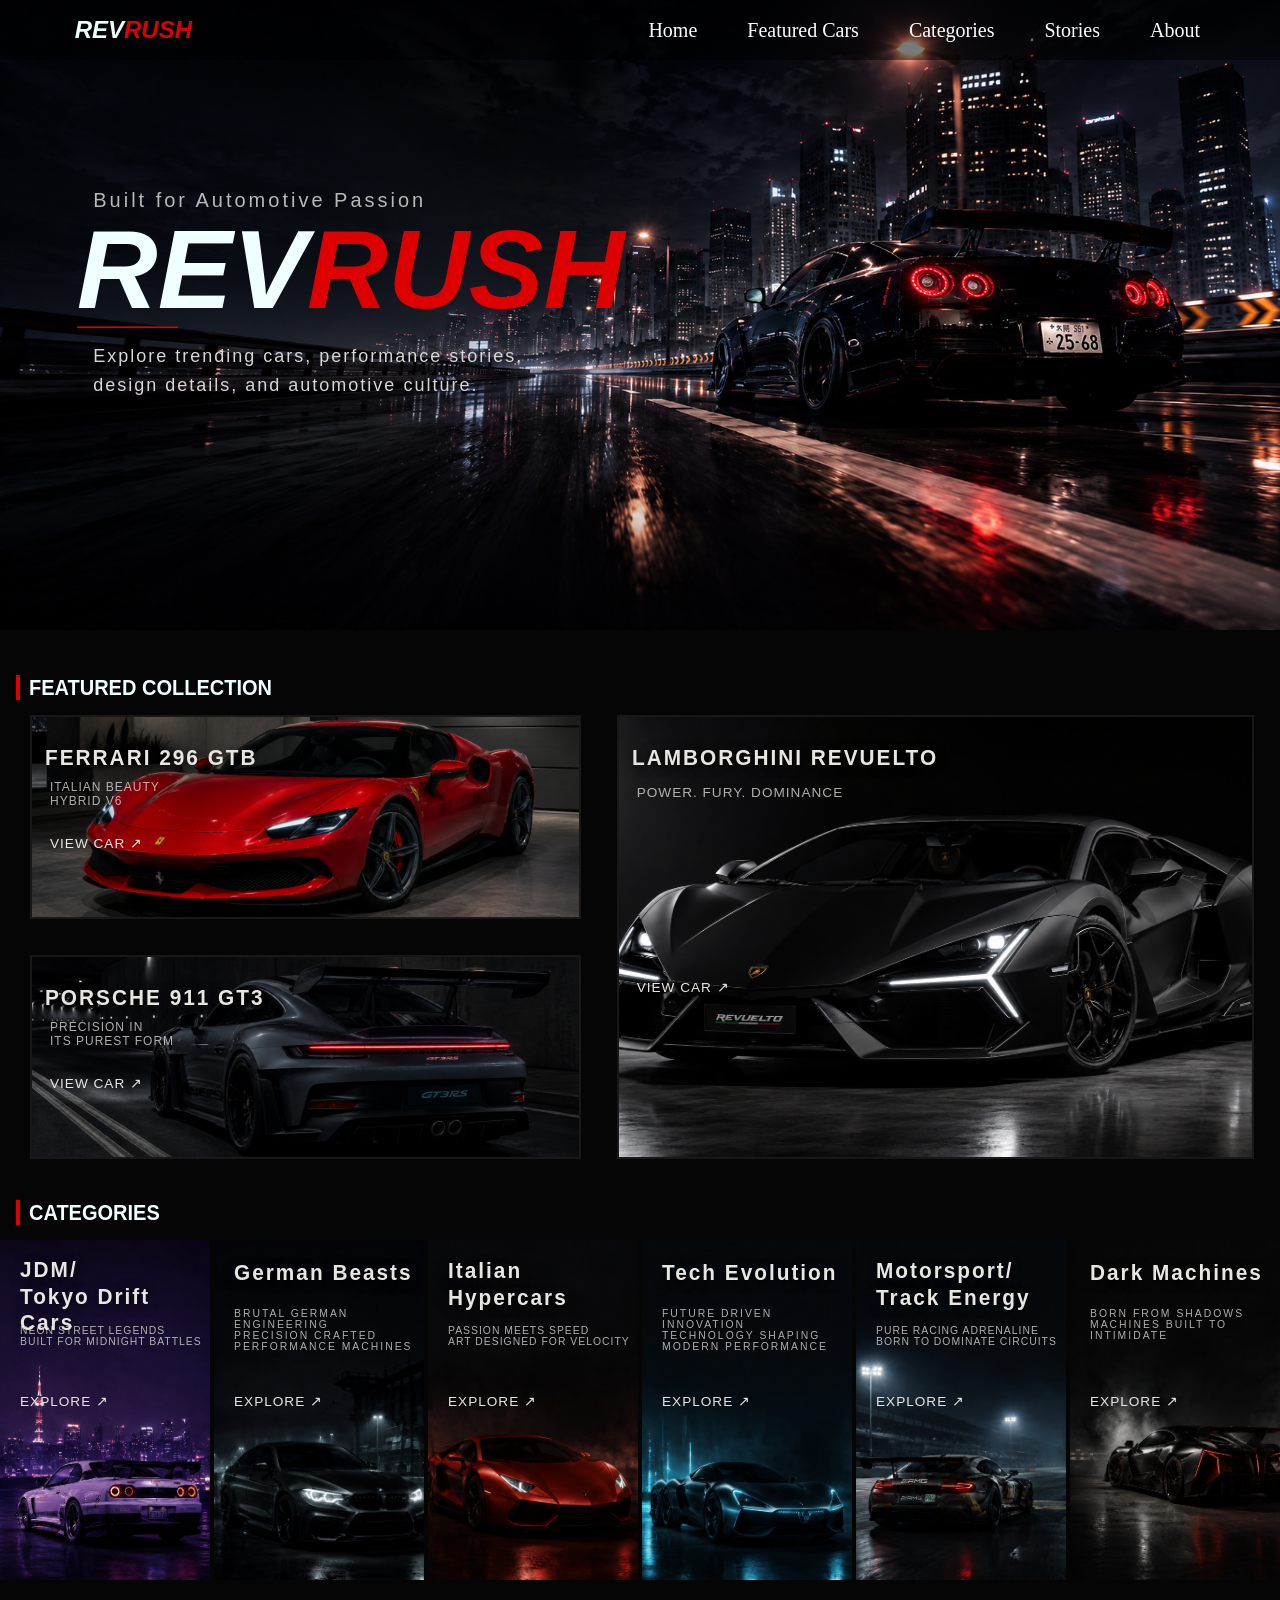
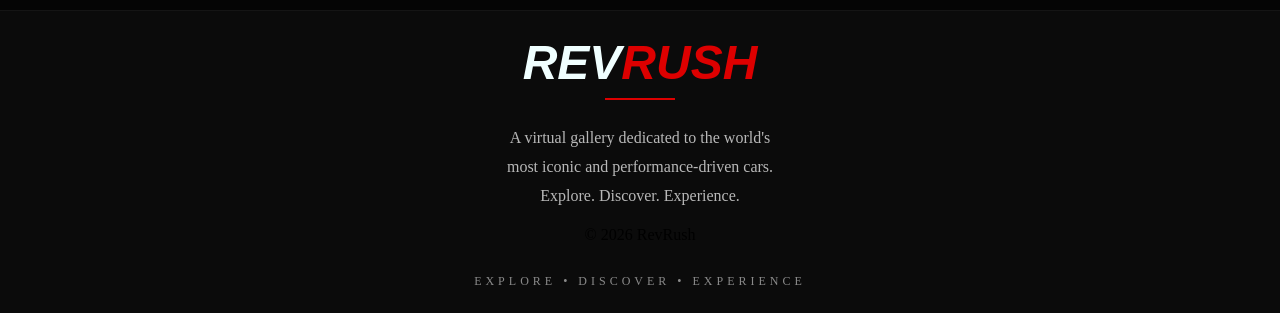
==== index.html @ 5f5c7c40 "Initial Commit" ====
<!DOCTYPE html>
<html lang="en">
    <head>
        <meta charset = "UTF-8">
        <meta name="robots" content="index, follow, max-image-preview:large">
        <link rel = "stylesheet" href = "./styles.css" />
        <link rel="stylesheet" href="https://cdnjs.cloudflare.com/ajax/libs/font-awesome/6.5.1/css/all.min.css">
    </head>
    <body>
        
<!--Home section-->
        <section id="home">
        <!--Navigation bar-->
            <nav class="navbar">
                    <div class="logo"> /*Logo*/
                        <p>
                            <span class="white">REV</span><span class="red">RUSH</span>
                        </p>  
                    </div>
                    /*Navigation items*/
                    <ul class="nav-links">
                        <li><a class="home" href="#home">Home</a></li>
                        <li><a class="featured" href="#featured">Featured Cars</a></li>
                        <li><a class="category" href="#categories">Categories</a></li>
                        <li><a class="stories" href="#stories">Stories</a></li>
                        <li><a class="about" href="#about">About</a></li>
                    </ul>
            </nav>
        <!--Home page main car image-->
                <img class = "car1" src = "car1-old-regenerated.png">
        <!--Bio and Subtitle-->
            <div class = "box1">
                <h3 class="bio">Built for Automotive Passion</h3>
                <h1>   
                    <span class="white">REV</span><span class="red">RUSH</span>
                </h1>
                <hr/>
                <p class = "bio2">Explore trending cars, performance stories,<br/>design details, and automotive culture.</p>
            </div>
        </section>

<!--Featured Section-->
        <section id="featured">
            <h2 class="subsection-featured">FEATURED COLLECTION</h2>
            <div class="featured-container">
            <!--Ferrari grid-->
                <div class="img2">
                    <img src="ferrari-gtb-featured-red-reseized-img2.png">
                    <div class="img2-name">FERRARI 296 GTB</div>
                    <div class="img2-specs">Italian beauty<br/>Hybrid v6</div>
                    <a href="ferrari-gtb.html" class="view-car">View car ↗</a>
                </div>
            <!--Porsche grid-->
                <div class="img3">
                    <img src="porsche-gt3-featured-grey-resized-img3.png">
                    <div class="img3-name">PORSCHE 911 GT3</div>
                    <div class="img3-specs">Precision In <br/>Its Purest Form</div>
                    <a href="prosche-gt3.html" class="view-car">View car ↗</a>
                </div>
            <!--Lamorghini grid-->
                <div class="img4">
                    <img src="Lamborghini Revuelto-original-black-featured.png">
                    <div class="img4-name">LAMBORGHINI REVUELTO</div>
                    <div class="img4-specs">Power. Fury. Dominance</div>
                    <a href="lamborghini.html" class="view-car">View car ↗</a>
                </div> 
            </div>
        </section>
        
<!--Categories Section-->
        <section id="categories">
            <h2 class="subsection-categories">CATEGORIES</h2>
            <div class="categories-container">
            <!--JDM/Tokyo Cars category-->
                <div class="img5">
                    <img src="img5.png">
                    <div class="category-title">JDM/ <br/>Tokyo Drift Cars</div>
                    <div class="img5-specs">Neon Street Legends <br/>Built For Midnight Battles</div>
                    <a href="tokyo-category.html" class="explore">Explore ↗</a>
                </div>
            <!--German Beasts category-->
                <div class="img6">
                    <img src="img6.png">
                    <div class="category-title">German Beasts</div>
                    <div class="img6-specs">Brutal German Engineering<br/>Precision Crafted Performance Machines</div>
                    <a href="german-beasts-category.html" class="explore">Explore ↗</a>
                </div>
            <!--Italian Hypercars category-->
                <div class="img7">
                    <img src="img7.png">
                    <div class="category-title">Italian <br/> Hypercars</div>
                    <div class="img7-specs">Passion Meets Speed <br/>Art Designed For Velocity</div>
                    <a href="italian-hypercars-category.html" class="explore">Explore ↗</a>
                </div>
            <!--Tech Evolution category-->
                <div class="img8">
                    <img src="img8.png">
                    <div class="category-title">Tech Evolution</div>
                    <div class="img8-specs">Future Driven Innovation <br/>Technology Shaping Modern Performance</div>
                    <a href="tech-car-category.html" class="explore">Explore ↗</a>
                </div>
            <!--Track Energy category-->
                <div class="img9">
                    <img src="img9.png">
                    <div class="category-title">Motorsport/ <br/> Track Energy</div>
                    <div class="img9-specs">Pure Racing Adrenaline <br/>Born To Dominate Circuits</div>
                    <a href="motocar-category.html" class="explore">Explore ↗</a>
                </div>
            <!--Dark Machines category-->
                <div class="img10">
                    <img src="img10.png">
                    <div class="category-title">Dark Machines</div>
                    <div class="img10-specs">Born From Shadows<br/>Machines Built To Intimidate</div>
                    <a href="dark-machine-category.html" class="explore">Explore ↗</a>
                </div>
            </div>
        </section>

<!--Footer section-->
        <section id="footer">
                <div class="footer-logo">
                    <span class="white1">REV</span><span class="red1">RUSH</span>
                </div>
                <div class="footer-line"></div>
                <p  class="logo-specs">A virtual gallery dedicated to the world's <br/>most iconic and performance-driven cars. <br/>Explore. Discover. Experience.</p>
                <p lass="copyright">© 2026 RevRush</p>
                <p class="logo-specs1">EXPLORE • DISCOVER • EXPERIENCE</p>
        </section>
    </body>
</html>
---- styles.css ----
body{
    margin: 0;
    background : #050505;
}

/*Tablets*/
@media(max-width:1024px){
    .car1{
        width:90%;
    }
}

/*Mobile*/
@media(max-width:768px){
    .car1{
        width:95%;
    }
}

/*Small phones*/
@media(max-width:480px){
    .car1{
        width:100%;
    }
}

/*Laptop*/
.car1{
    width:100%;
    height:70vh;
    object-fit:cover;
    display: block;
    margin-bottom: 30px;
}

.box1{
    position: absolute;
    top: 18%;
    left: 6%;  
}
.white{
    font-size: 7rem;
    color: azure;
    font-family: "Rajdhani", sans-serif;
    font-weight: 600;
    font-style: italic;
}
.red{
    font-size: 7rem;
    color: rgb(221, 0, 0);
    font-family: "Rajdhani", sans-serif;
    font-weight: 600;
    font-style: italic;
}
.bio{
    font-size: 20px;
    color: #B8B8B8;
    letter-spacing: 3px;
    font-family: "Orbitron", sans-serif;
    font-optical-sizing: auto;
    font-weight: 100;
    padding: 0%;
    margin-left: 3%;
    margin-bottom: -5%;
    margin-top: 5%;
}
hr{
    display: block;
    margin-top: -5%;
    margin-bottom: 30px;
    margin-left: 0;
    border-left: 0;
    padding-left: 0;
    width:  100px;
    border-color: rgb(221, 0, 0);

}
.bio2{
    font-family: "Inter", sans-serif;
    font-size: 18px;
    color: #D6D6D6;
    font-weight: 400;
    line-height: 1.6;
    letter-spacing: 2px;
    margin-left: 3%;
    margin-top: -3%;
}

.logo{
    display: flex;
}

.logo .white,
.logo .red{
    font-size: 1.5rem;
}
.nav-links{
    display:flex;
    gap:50px;
    list-style:none;
    margin-left: auto;
}

.home, .category, .featured, .stories, .about{
    color: rgb(255, 255, 255);
    text-decoration: none;
    font-size: 15pt;
}

.navbar{
    position: fixed;
    width: 100%;
    display: flex;
    justify-content: space-between;
    align-items: center;
    padding-left: 1rem;
    padding-right: 5rem;
    box-sizing: border-box;
    background: rgba(0, 0, 0, 0.5);    
}

.subsection-featured, .subsection-categories{
    display: inline-block;
    color: azure;
    font-family: "Sintony", sans-serif;
    transform: scaleY(1.1);
    font-weight: 550;
    font-size: 20px;
    margin: 1rem;
    padding: 1rem 1rem, 1rem, 0;
    padding-left: 9px;
    border: 4px rgb(221, 0, 0);
    border-left-style: solid;  

}

.featured-container{
    display: grid;
    grid-template-columns: 1fr 1fr 2.5fr;
    grid-template-rows: 200px 200px;  
    padding: 0px 30px 30px 30px;    
    gap: 40px;
}
.featured-container img{
    width: 100%;
    height: 100%;
    object-fit: cover;
    border-style: outset;
    border: 2px solid rgb(255,255,255,.08); 
}

.img2{
    position: relative;
    grid-column: span 2;
}

.img3{
    position: relative;
    order: 1;
    grid-column: span 2;
}

.img4{
    position: relative;
    grid-row: span 2;
}

.img2-name, .img3-name, .img4-name{
    position: absolute;
    font-family: "Rajdhani", sans-serif;
    font-size: 1.3rem;
    transform: scaleY(1.1);
    text-shadow: 0 2px 10px rgba(0,0,0,.8);
    letter-spacing: 2px;
    font-weight: 550;
    color: #E8E6E3;
    top: 30px;
    left: 15px;
}

.img2-specs, .img3-specs{
    position: absolute;
    font-family: "Inter", sans-serif;
    font-size: 0.75rem;
    font-weight: 500;
    letter-spacing: 1px;
    color: rgba(232,230,227,.75);
    text-transform: uppercase;
    left: 20px;
    top: 65px;
}

.img4-specs{
    position: absolute;
    font-family: "Inter", sans-serif;
    font-size: 0.85rem;
    font-weight: 500;
    letter-spacing: 1px;
    color: rgba(232,230,227,.75);
    text-transform: uppercase;
    top:70px;
    left: 20px;
}

.view-car{
    position: absolute;
    font-family: "Orbitron", sans-serif;
    font-size: 0.85rem;
    letter-spacing: 1px;
    text-transform: uppercase;
    font-optical-sizing: auto;
    color: #E8E6E3;
    border:2px rgba(232,230,227,.3);
    top: 60%;
    left: 20px;
    transition: .3s ease;
    text-decoration: none;
}

.view-car:hover{
    letter-spacing: 3px;
}
.img5, .img6, .img7, .img8, .img9, .img10{
    position: relative;
    overflow: hidden;
    flex: 1;
}
.categories-container{
    position: relative;
    display: flex;
    width: 100%;
    height: 340px;
    gap: 4px;
    padding: 0px;
    padding-bottom: 30px;
}

.categories-container img{
    width: 100%;
    height: 100%;
    object-fit: cover;
}

.categories-container > div{
    flex: 1;
    overflow: hidden;
}

.category-title{
    position: absolute;
    top: 20px;
    left: 20px;

    font-family: "Rajdhani", sans-serif;
    font-size: 1.30rem;
    transform: scaleY(1.1);
    text-shadow: 0 2px 10px rgba(0,0,0,.8);
    letter-spacing: 2px;
    font-weight: 550;
    color: #E8E6E3;
}

.img5-specs, .img7-specs, .img9-specs{
    position: absolute;
    font-family: "Inter", sans-serif;
    font-size: 0.65rem;
    font-weight: 500;
    letter-spacing: 1px;
    color: rgba(232,230,227,.75);
    text-transform: uppercase;
    left: 20px;
    top: 25%;
}

.img6-specs, .img8-specs, .img10-specs{
    position: absolute;
    font-family: "Inter", sans-serif;
    font-size: 0.65rem;
    font-weight: 500;
    letter-spacing: 2px;
    color: rgba(232,230,227,.75);
    text-transform: uppercase;
    left: 20px;
    top: 20%;
}

.explore{
    position: absolute;
    letter-spacing: 1px;
    font-family: "Orbitron", sans-serif;
    font-optical-sizing: auto;
    font-size: 0.85rem;
    letter-spacing: 1px;
    text-transform: uppercase;
    transform: scaleY(1);
    color: #E8E6E3;
    top: 45%;
    left: 20px;
    transition: .3s ease;
    text-decoration: none;
}

.explore:hover{
    letter-spacing: 3px;
}

#footer{
    background: #0B0B0B;
    border-top: 1px solid #151515;
    padding: 1.5rem .5rem;
    text-align: center;
}

.white1,
.red1{
    font-size: 3rem;
    font-family: "Rajdhani", sans-serif;
    font-weight: 600;
    font-style: italic;
}

.white1{
    color: azure;
}

.red1{
    color: rgb(221, 0, 0);
}

.logo-specs{
    color: #B8B8B8;
    font-size: 1rem;
    line-height: 1.8;
    max-width: 550px;
    margin: 1rem auto;
}

.copyrights{
    color: #8A8A8A;
    font-size: 14px;
    margin-top: 20px;
}

.logo-specs1{
    color: #8A8A8A;
    text-transform: uppercase;
    letter-spacing: 4px;
    font-size: .75rem;
    margin: 30px auto 0;
}

.footer-line{
    width: 70px;
    height: 2px;
    background: rgb(221, 0, 0);
    margin: 0.5rem auto 1.5rem;
}
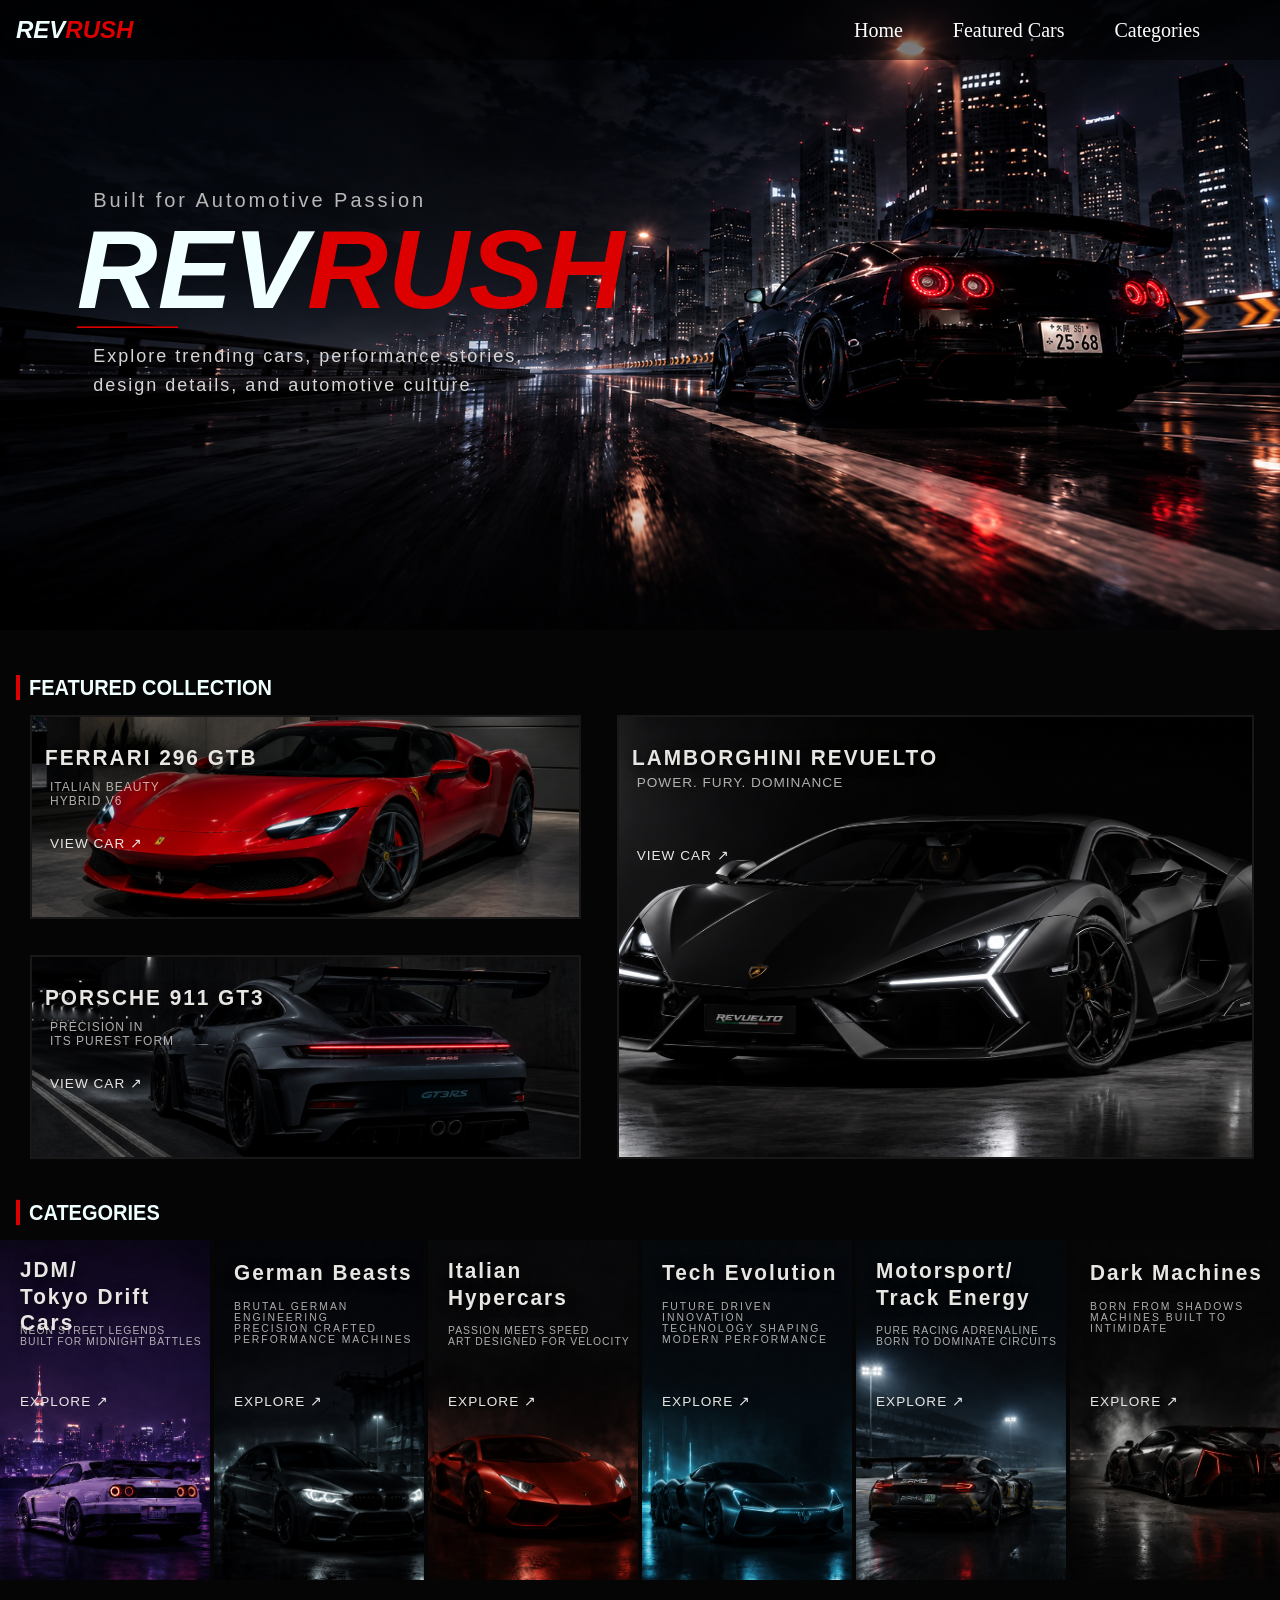
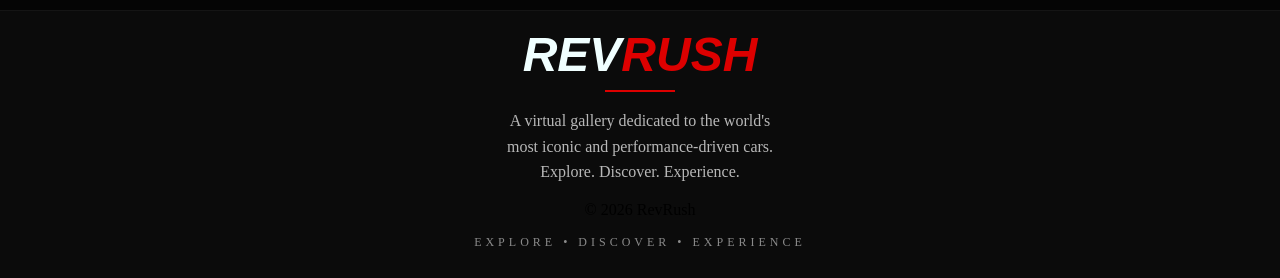
==== commit 7517c381: "Made some layout changes" ====
--- a/index.html
+++ b/index.html
@@ -12,7 +12,7 @@
         <section id="home">
         <!--Navigation bar-->
             <nav class="navbar">
-                    <div class="logo"> /*Logo*/
+                    <div class="logo">
                         <p>
                             <span class="white">REV</span><span class="red">RUSH</span>
                         </p>  
@@ -22,8 +22,6 @@
                         <li><a class="home" href="#home">Home</a></li>
                         <li><a class="featured" href="#featured">Featured Cars</a></li>
                         <li><a class="category" href="#categories">Categories</a></li>
-                        <li><a class="stories" href="#stories">Stories</a></li>
-                        <li><a class="about" href="#about">About</a></li>
                     </ul>
             </nav>
         <!--Home page main car image-->
@@ -62,7 +60,7 @@
                     <img src="Lamborghini Revuelto-original-black-featured.png">
                     <div class="img4-name">LAMBORGHINI REVUELTO</div>
                     <div class="img4-specs">Power. Fury. Dominance</div>
-                    <a href="lamborghini.html" class="view-car">View car ↗</a>
+                    <a href="lamborghini.html" class="view-car-img4">View car ↗</a>
                 </div> 
             </div>
         </section>
--- a/styles.css
+++ b/styles.css
@@ -198,11 +198,11 @@
     letter-spacing: 1px;
     color: rgba(232,230,227,.75);
     text-transform: uppercase;
-    top:70px;
-    left: 20px;
-}
-
-.view-car{
+    top:60px;
+    left: 20px;
+}
+
+.view-car, .view-car-img4{
     position: absolute;
     font-family: "Orbitron", sans-serif;
     font-size: 0.85rem;
@@ -217,9 +217,14 @@
     text-decoration: none;
 }
 
-.view-car:hover{
+.view-car-img4{
+    top: 30%;
+
+}
+.view-car:hover, .view-car-img4:hover{
     letter-spacing: 3px;
 }
+
 .img5, .img6, .img7, .img8, .img9, .img10{
     position: relative;
     overflow: hidden;
@@ -281,7 +286,7 @@
     color: rgba(232,230,227,.75);
     text-transform: uppercase;
     left: 20px;
-    top: 20%;
+    top: 18%;
 }
 
 .explore{
@@ -307,7 +312,7 @@
 #footer{
     background: #0B0B0B;
     border-top: 1px solid #151515;
-    padding: 1.5rem .5rem;
+    padding: 1rem .5rem;
     text-align: center;
 }
 
@@ -330,15 +335,15 @@
 .logo-specs{
     color: #B8B8B8;
     font-size: 1rem;
-    line-height: 1.8;
+    line-height: 1.6;
     max-width: 550px;
-    margin: 1rem auto;
+    margin: .5rem auto;
 }
 
 .copyrights{
     color: #8A8A8A;
     font-size: 14px;
-    margin-top: 20px;
+    margin-top: 10px;
 }
 
 .logo-specs1{
@@ -346,12 +351,11 @@
     text-transform: uppercase;
     letter-spacing: 4px;
     font-size: .75rem;
-    margin: 30px auto 0;
 }
 
 .footer-line{
     width: 70px;
     height: 2px;
     background: rgb(221, 0, 0);
-    margin: 0.5rem auto 1.5rem;
+    margin: 0.5rem auto 1rem;
 }
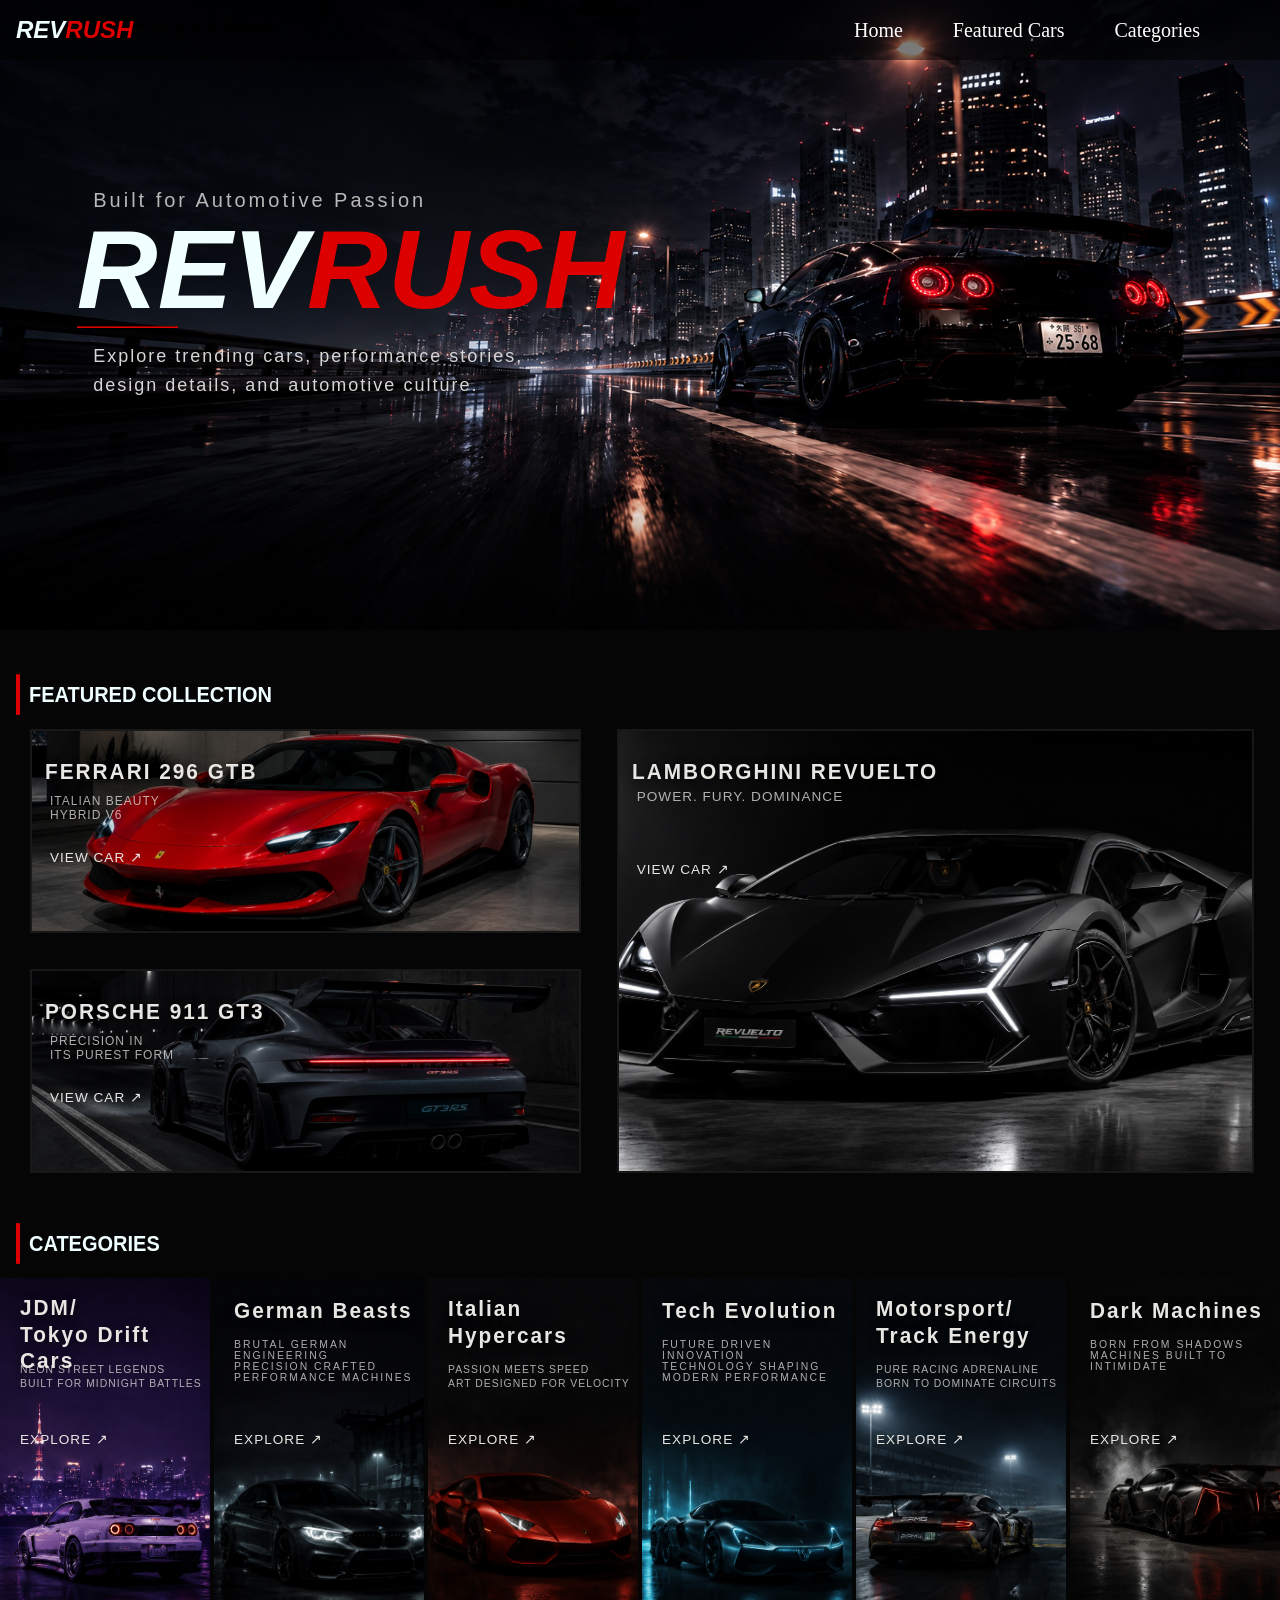
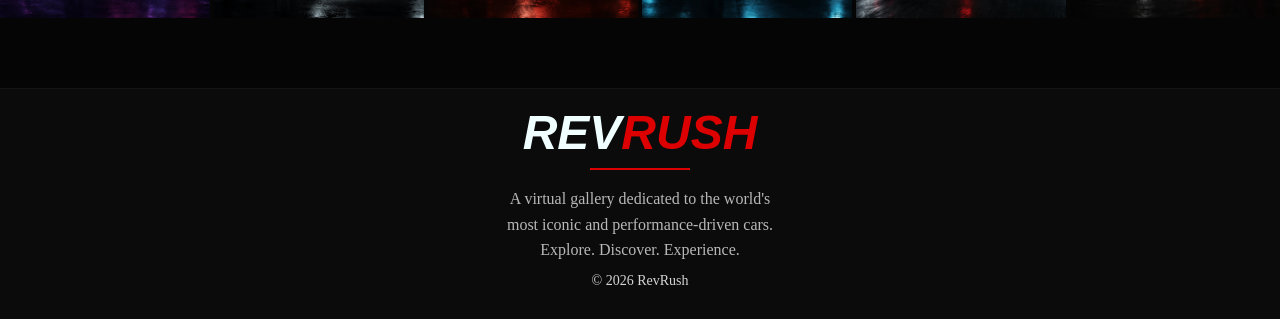
==== commit 9371d5fa: "Improved footer section." ====
--- a/index.html
+++ b/index.html
@@ -121,8 +121,7 @@
                 </div>
                 <div class="footer-line"></div>
                 <p  class="logo-specs">A virtual gallery dedicated to the world's <br/>most iconic and performance-driven cars. <br/>Explore. Discover. Experience.</p>
-                <p lass="copyright">© 2026 RevRush</p>
-                <p class="logo-specs1">EXPLORE • DISCOVER • EXPERIENCE</p>
+                <p class="copyright">© 2026 RevRush</p>
         </section>
     </body>
 </html>
--- a/styles.css
+++ b/styles.css
@@ -127,7 +127,8 @@
     font-weight: 550;
     font-size: 20px;
     margin: 1rem;
-    padding: 1rem 1rem, 1rem, 0;
+    padding-top: 7px;
+    padding-bottom: 7px;
     padding-left: 9px;
     border: 4px rgb(221, 0, 0);
     border-left-style: solid;  
@@ -138,7 +139,7 @@
     display: grid;
     grid-template-columns: 1fr 1fr 2.5fr;
     grid-template-rows: 200px 200px;  
-    padding: 0px 30px 30px 30px;    
+    padding: 0px 30px 40px 30px;    
     gap: 40px;
 }
 .featured-container img{
@@ -236,8 +237,7 @@
     width: 100%;
     height: 340px;
     gap: 4px;
-    padding: 0px;
-    padding-bottom: 30px;
+    padding-bottom: 70px;
 }
 
 .categories-container img{
@@ -271,6 +271,7 @@
     font-size: 0.65rem;
     font-weight: 500;
     letter-spacing: 1px;
+    line-height: 14px;
     color: rgba(232,230,227,.75);
     text-transform: uppercase;
     left: 20px;
@@ -340,8 +341,8 @@
     margin: .5rem auto;
 }
 
-.copyrights{
-    color: #8A8A8A;
+.copyright{
+    color: rgba(255, 255, 255, 0.829);
     font-size: 14px;
     margin-top: 10px;
 }
@@ -354,8 +355,9 @@
 }
 
 .footer-line{
-    width: 70px;
+    width: 100px;
     height: 2px;
     background: rgb(221, 0, 0);
+    
     margin: 0.5rem auto 1rem;
 }
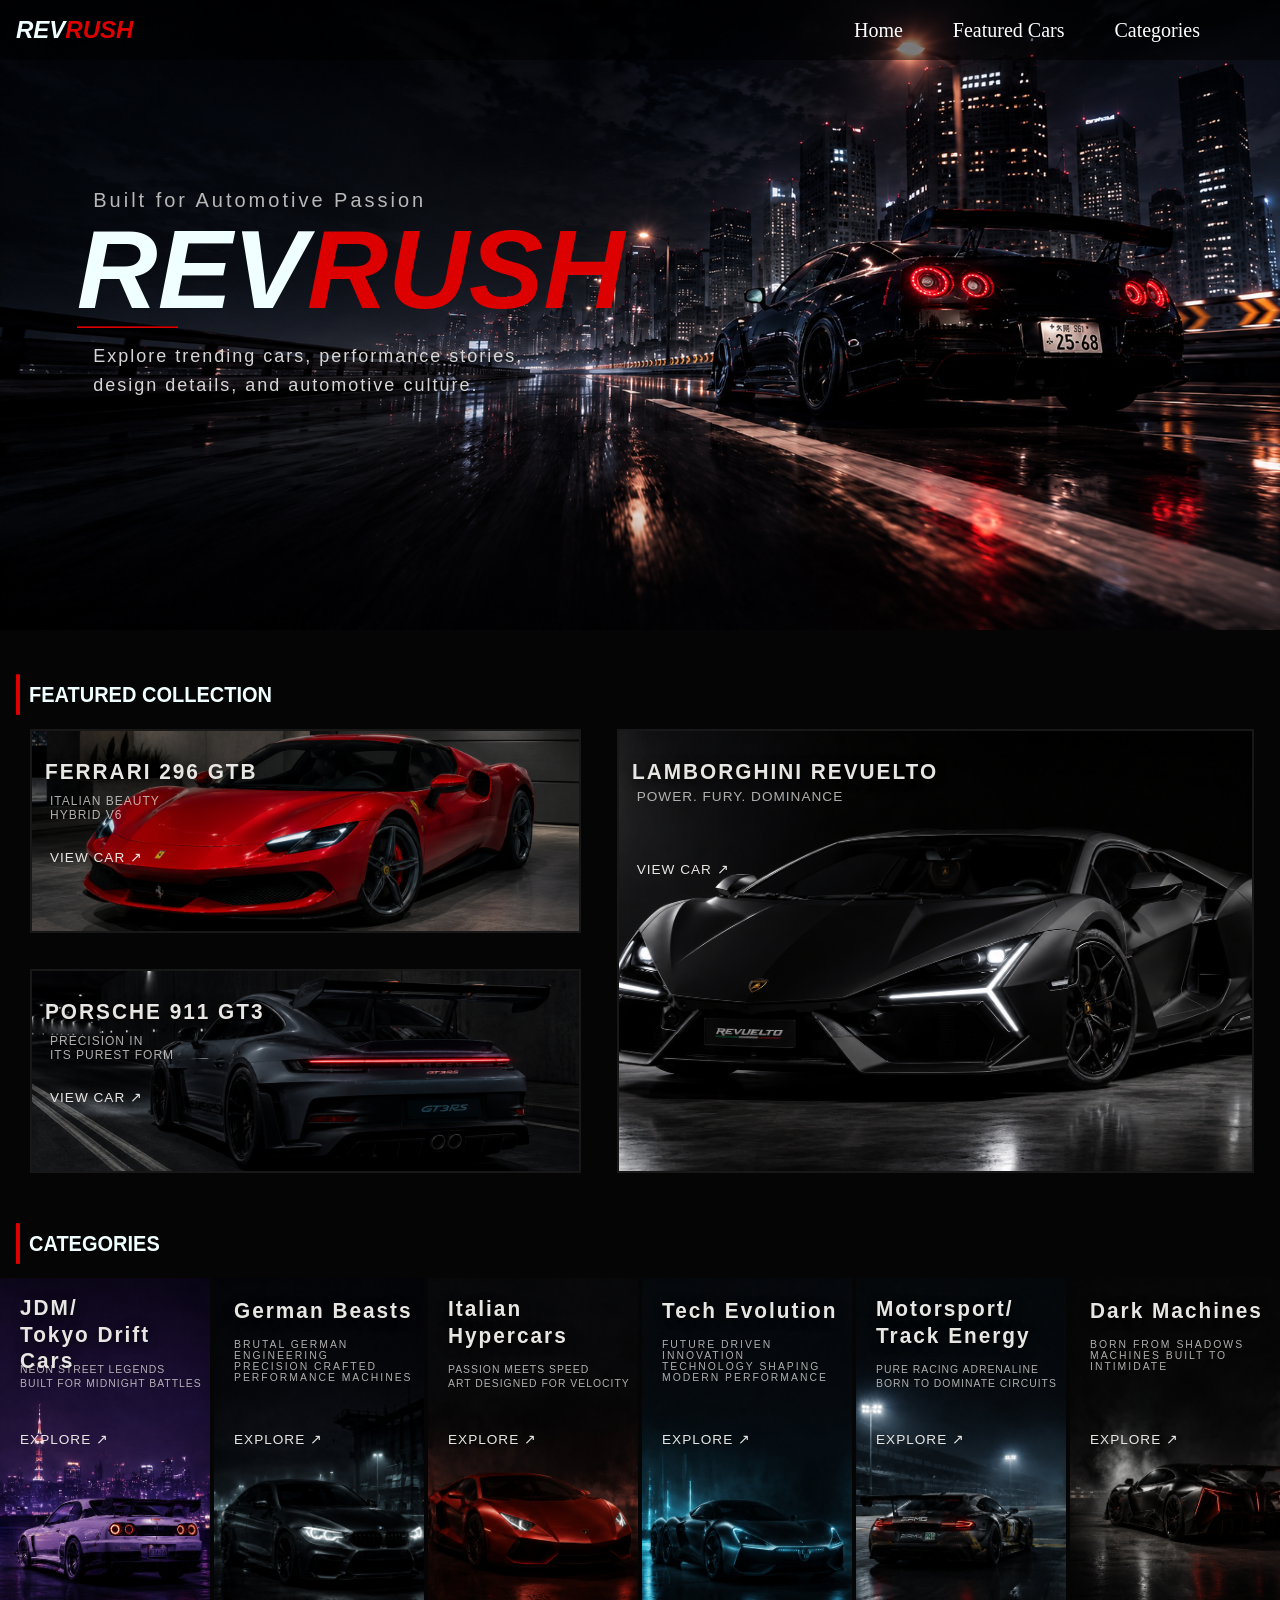
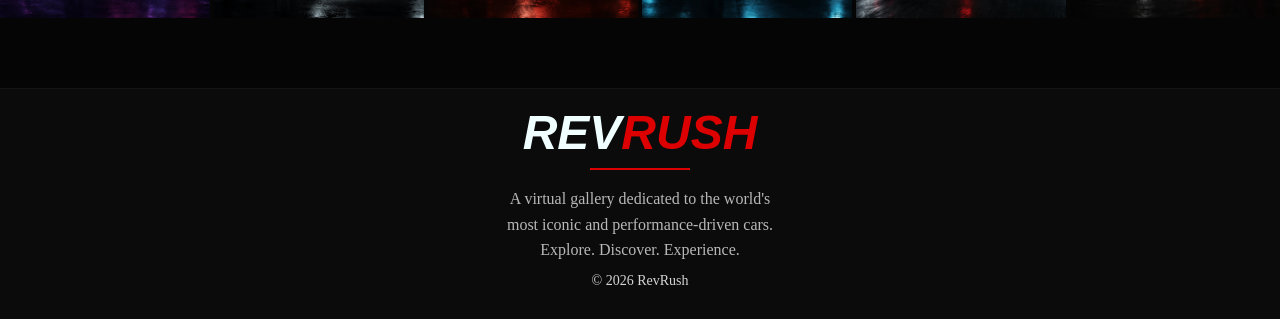
==== commit f94c02bc: "Complete Lamborghini Revuelto hero section" ====
--- a/index.html
+++ b/index.html
@@ -17,7 +17,7 @@
                             <span class="white">REV</span><span class="red">RUSH</span>
                         </p>  
                     </div>
-                    /*Navigation items*/
+                    <!--Navigation items-->
                     <ul class="nav-links">
                         <li><a class="home" href="#home">Home</a></li>
                         <li><a class="featured" href="#featured">Featured Cars</a></li>
@@ -53,7 +53,7 @@
                     <img src="porsche-gt3-featured-grey-resized-img3.png">
                     <div class="img3-name">PORSCHE 911 GT3</div>
                     <div class="img3-specs">Precision In <br/>Its Purest Form</div>
-                    <a href="prosche-gt3.html" class="view-car">View car ↗</a>
+                    <a href="porsche-gt3.html" class="view-car">View car ↗</a>
                 </div>
             <!--Lamorghini grid-->
                 <div class="img4">
--- a/styles.css
+++ b/styles.css
@@ -73,8 +73,8 @@
     padding-left: 0;
     width:  100px;
     border-color: rgb(221, 0, 0);
-
-}
+}
+
 .bio2{
     font-family: "Inter", sans-serif;
     font-size: 18px;
